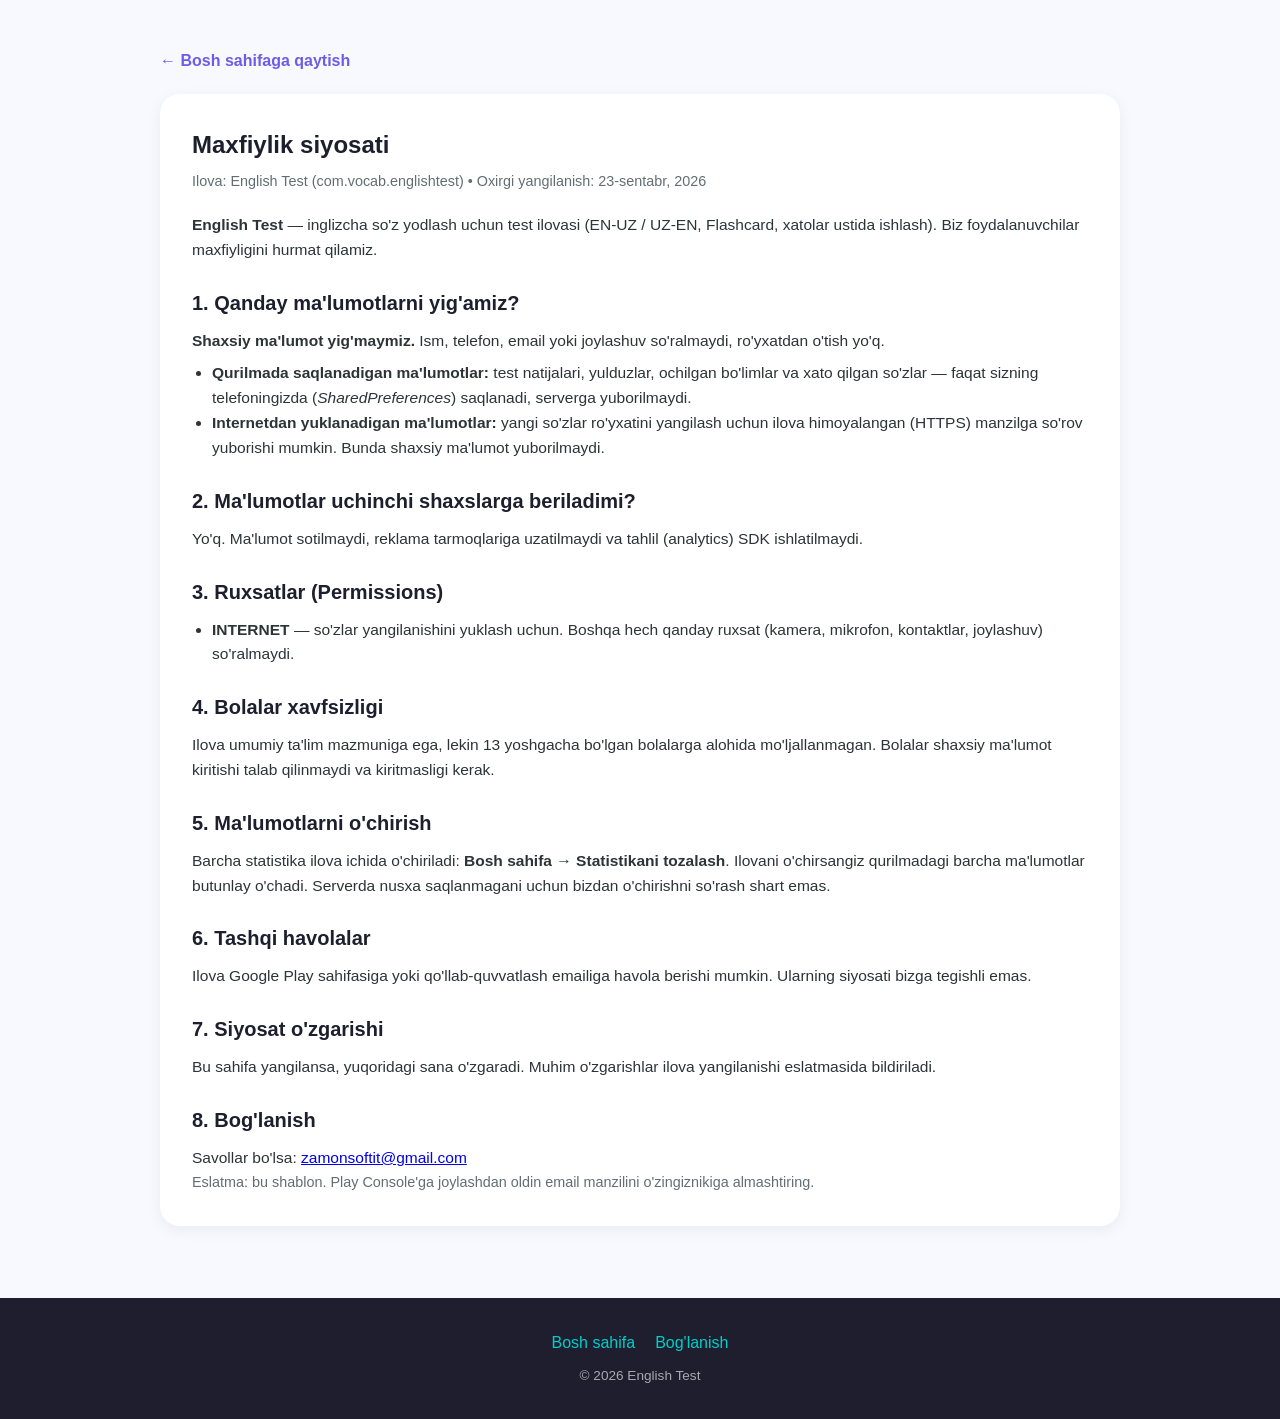
==== web-site/privacy.html @ c84973c5 "First commit" ====
<!DOCTYPE html>
<html lang="uz">
<head>
  <meta charset="UTF-8">
  <meta name="viewport" content="width=device-width, initial-scale=1.0">
  <title>Maxfiylik siyosati — English Test</title>
  <meta name="description" content="English Test ilovasining maxfiylik siyosati.">
  <link rel="stylesheet" href="style.css">
</head>
<body>

<section>
  <div class="container">
    <a class="back" href="index.html">← Bosh sahifaga qaytish</a>
    <div class="article">
      <h1>Maxfiylik siyosati</h1>
      <p class="updated">Ilova: English Test (com.vocab.englishtest) • Oxirgi yangilanish: 23-sentabr, 2026</p>

      <p><b>English Test</b> — inglizcha so'z yodlash uchun test ilovasi (EN-UZ / UZ-EN, Flashcard, xatolar ustida ishlash). Biz foydalanuvchilar maxfiyligini hurmat qilamiz.</p>

      <h2>1. Qanday ma'lumotlarni yig'amiz?</h2>
      <p><b>Shaxsiy ma'lumot yig'maymiz.</b> Ism, telefon, email yoki joylashuv so'ralmaydi, ro'yxatdan o'tish yo'q.</p>
      <ul>
        <li><b>Qurilmada saqlanadigan ma'lumotlar:</b> test natijalari, yulduzlar, ochilgan bo'limlar va xato qilgan so'zlar — faqat sizning telefoningizda (<i>SharedPreferences</i>) saqlanadi, serverga yuborilmaydi.</li>
        <li><b>Internetdan yuklanadigan ma'lumotlar:</b> yangi so'zlar ro'yxatini yangilash uchun ilova himoyalangan (HTTPS) manzilga so'rov yuborishi mumkin. Bunda shaxsiy ma'lumot yuborilmaydi.</li>
      </ul>

      <h2>2. Ma'lumotlar uchinchi shaxslarga beriladimi?</h2>
      <p>Yo'q. Ma'lumot sotilmaydi, reklama tarmoqlariga uzatilmaydi va tahlil (analytics) SDK ishlatilmaydi.</p>

      <h2>3. Ruxsatlar (Permissions)</h2>
      <ul>
        <li><b>INTERNET</b> — so'zlar yangilanishini yuklash uchun. Boshqa hech qanday ruxsat (kamera, mikrofon, kontaktlar, joylashuv) so'ralmaydi.</li>
      </ul>

      <h2>4. Bolalar xavfsizligi</h2>
      <p>Ilova umumiy ta'lim mazmuniga ega, lekin 13 yoshgacha bo'lgan bolalarga alohida mo'ljallanmagan. Bolalar shaxsiy ma'lumot kiritishi talab qilinmaydi va kiritmasligi kerak.</p>

      <h2>5. Ma'lumotlarni o'chirish</h2>
      <p>Barcha statistika ilova ichida o'chiriladi: <b>Bosh sahifa → Statistikani tozalash</b>. Ilovani o'chirsangiz qurilmadagi barcha ma'lumotlar butunlay o'chadi. Serverda nusxa saqlanmagani uchun bizdan o'chirishni so'rash shart emas.</p>

      <h2>6. Tashqi havolalar</h2>
      <p>Ilova Google Play sahifasiga yoki qo'llab-quvvatlash emailiga havola berishi mumkin. Ularning siyosati bizga tegishli emas.</p>

      <h2>7. Siyosat o'zgarishi</h2>
      <p>Bu sahifa yangilansa, yuqoridagi sana o'zgaradi. Muhim o'zgarishlar ilova yangilanishi eslatmasida bildiriladi.</p>

      <h2>8. Bog'lanish</h2>
      <p>Savollar bo'lsa: <a href="mailto:zamonsoftit@gmail.com">zamonsoftit@gmail.com</a></p>
      <p style="color:#636e72;font-size:.9rem">Eslatma: bu shablon. Play Console'ga joylashdan oldin email manzilini o'zingiznikiga almashtiring.</p>
    </div>
  </div>
</section>

<footer>
  <div class="container">
    <p><a href="index.html">Bosh sahifa</a><a href="mailto:zamonsoftit@gmail.com">Bog'lanish</a></p>
    <p style="margin-top:10px;font-size:.85rem;opacity:.7">© 2026 English Test</p>
  </div>
</footer>

</body>
</html>
---- web-site/style.css ----
/* English Test — landing stili */
:root {
  --primary: #6C5CE7;
  --accent: #00CEC9;
  --dark: #1e1e2e;
  --gray: #636e72;
  --light: #f8f9ff;
  --star: #f39c12;
  --radius: 20px;
}
* { box-sizing: border-box; margin: 0; padding: 0; }
body {
  font-family: 'Segoe UI', Roboto, Arial, sans-serif;
  color: var(--dark);
  background: var(--light);
  line-height: 1.6;
}
.container { max-width: 1000px; margin: 0 auto; padding: 0 20px; }

/* Header */
header {
  background: linear-gradient(135deg, var(--primary), var(--accent));
  color: #fff;
  padding: 56px 0 64px;
  text-align: center;
  border-radius: 0 0 32px 32px;
}
header h1 { font-size: 2.6rem; margin-bottom: 8px; }
header p.subtitle { font-size: 1.2rem; opacity: .9; margin-bottom: 24px; }
.badges { display: flex; gap: 10px; justify-content: center; flex-wrap: wrap; margin-bottom: 28px; }
.badge {
  background: rgba(255,255,255,.22);
  padding: 6px 14px;
  border-radius: 20px;
  font-size: .9rem;
  font-weight: 600;
}
.btn {
  display: inline-block;
  background: #fff;
  color: var(--primary);
  font-weight: 700;
  padding: 14px 32px;
  border-radius: 16px;
  text-decoration: none;
  font-size: 1.05rem;
  box-shadow: 0 6px 20px rgba(0,0,0,.2);
}
.btn:hover { transform: translateY(-2px); }
.btn-small { padding: 10px 22px; font-size: .95rem; }
.note { margin-top: 14px; font-size: .85rem; opacity: .8; }

/* Sections */
section { padding: 48px 0; }
section h2 { font-size: 1.7rem; margin-bottom: 20px; text-align: center; }
.grid {
  display: grid;
  grid-template-columns: repeat(auto-fit, minmax(220px, 1fr));
  gap: 16px;
}
.card {
  background: #fff;
  border-radius: var(--radius);
  padding: 22px;
  box-shadow: 0 4px 16px rgba(108,92,231,.1);
}
.card .icon { font-size: 2rem; margin-bottom: 10px; }
.card h3 { margin-bottom: 8px; font-size: 1.1rem; }
.card p { color: var(--gray); font-size: .95rem; }

.steps { max-width: 640px; margin: 0 auto; }
.step {
  background: #fff;
  border-radius: 16px;
  padding: 16px 20px;
  margin-bottom: 12px;
  display: flex;
  gap: 14px;
  align-items: flex-start;
  box-shadow: 0 2px 10px rgba(0,0,0,.05);
}
.step .num {
  background: var(--primary);
  color: #fff;
  width: 32px; height: 32px;
  border-radius: 50%;
  display: flex; align-items: center; justify-content: center;
  font-weight: 700; flex-shrink: 0;
}

/* Footer */
footer {
  background: var(--dark);
  color: #dfe6e9;
  padding: 32px 0;
  text-align: center;
  margin-top: 24px;
}
footer a { color: var(--accent); text-decoration: none; margin: 0 10px; }
footer a:hover { text-decoration: underline; }

/* Privacy page */
.article {
  background: #fff;
  border-radius: var(--radius);
  padding: 32px;
  box-shadow: 0 4px 16px rgba(0,0,0,.06);
}
.article h1 { margin-bottom: 6px; }
.article .updated { color: var(--gray); font-size: .9rem; margin-bottom: 20px; }
.article h2 { text-align: left; font-size: 1.25rem; margin: 24px 0 10px; }
.article p, .article li { color: #2d3436; font-size: .97rem; }
.article ul { padding-left: 20px; margin: 8px 0; }
.back { display: inline-block; margin-bottom: 20px; color: var(--primary); text-decoration: none; font-weight: 600; }

@media (max-width: 600px) {
  header h1 { font-size: 1.9rem; }
  .article { padding: 20px; }
}
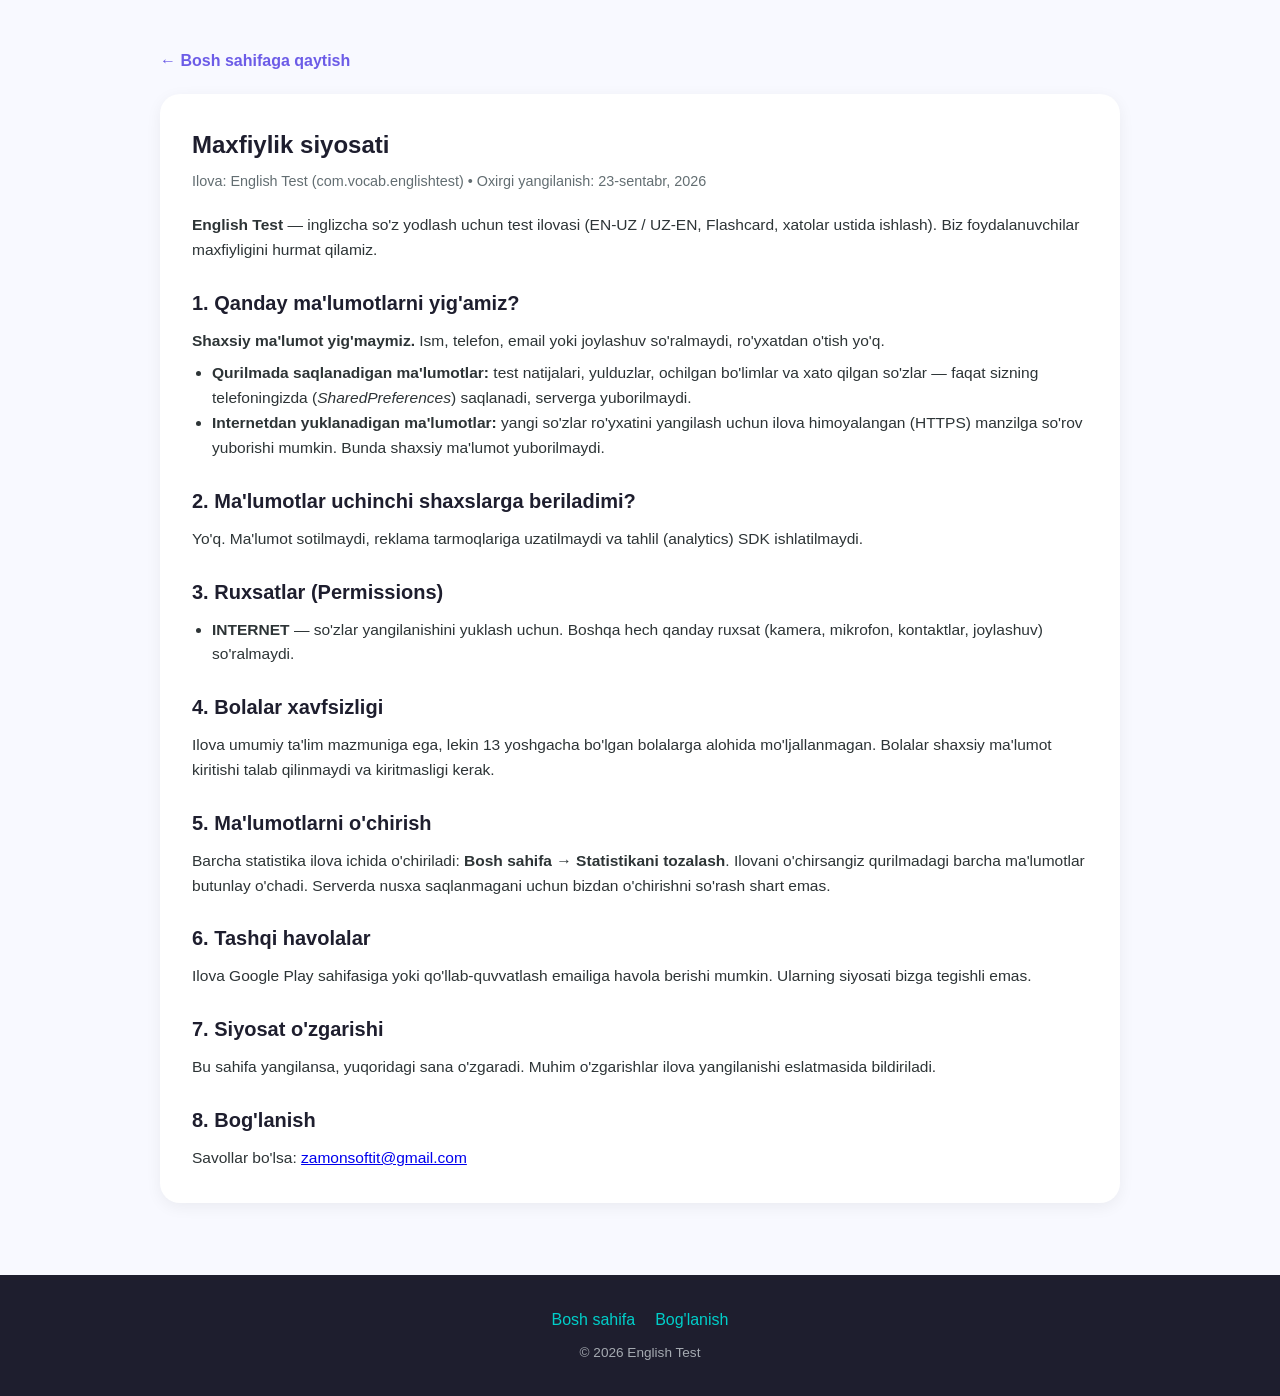
==== commit b8a1142f: "privacy: shablon eslatmani olib tashlash" ====
--- a/web-site/privacy.html
+++ b/web-site/privacy.html
@@ -47,7 +47,6 @@
 
       <h2>8. Bog'lanish</h2>
       <p>Savollar bo'lsa: <a href="mailto:zamonsoftit@gmail.com">zamonsoftit@gmail.com</a></p>
-      <p style="color:#636e72;font-size:.9rem">Eslatma: bu shablon. Play Console'ga joylashdan oldin email manzilini o'zingiznikiga almashtiring.</p>
     </div>
   </div>
 </section>
